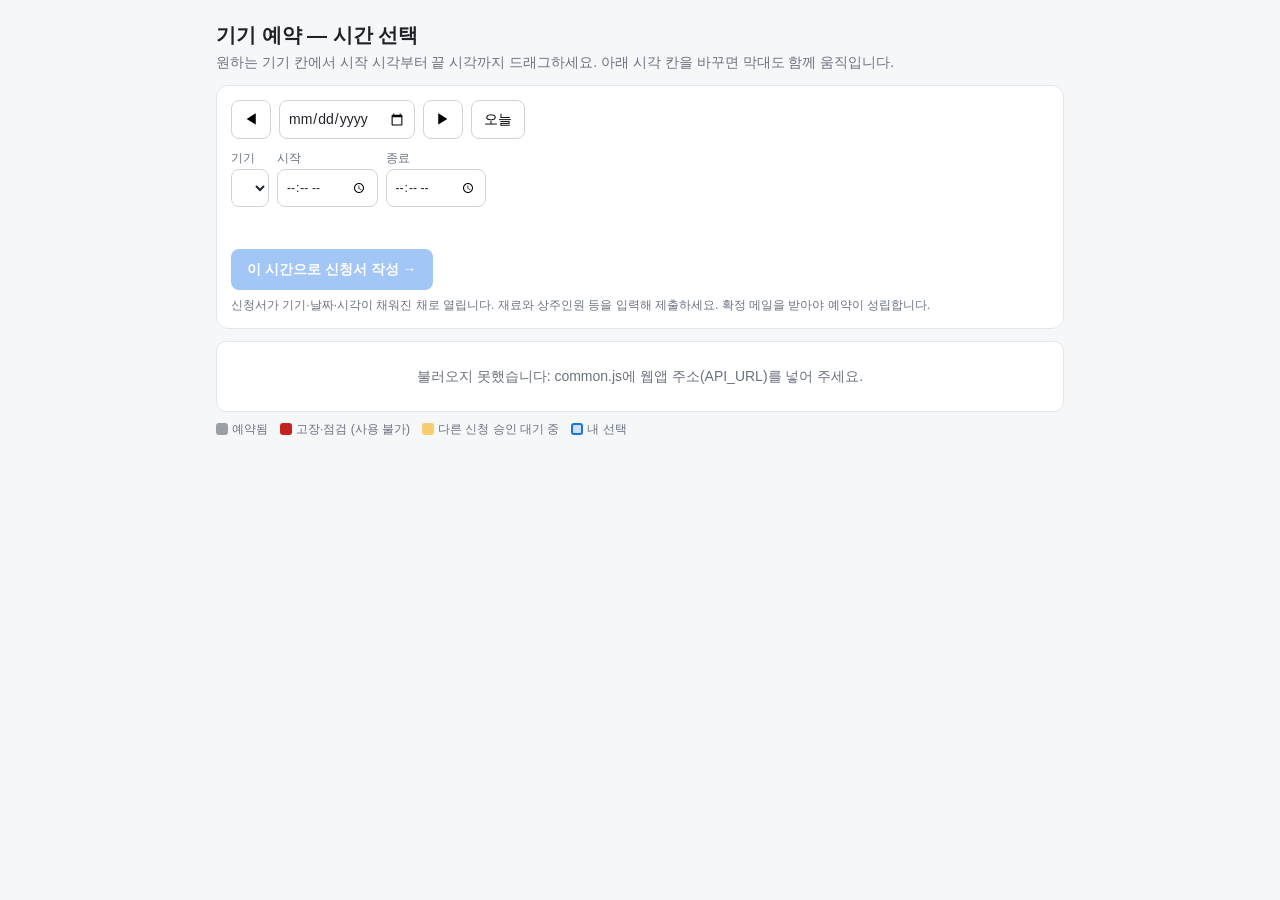
==== index.html @ ce30e516 "Add files via upload" ====
<!DOCTYPE html>
<html lang="ko">
<head>
<meta charset="utf-8">
<meta name="viewport" content="width=device-width, initial-scale=1">
<title>기기 예약 — 시간 선택</title>
<style>
  :root {
    --bg: #f6f7f9; --card: #fff; --text: #1f2328; --muted: #6b7280; --line: #e3e6ea; --line2: #f0f2f4;
    --sel: #1a73e8; --sel-bg: rgba(26,115,232,.18); --warn: #e37400; --warn-bg: rgba(227,116,0,.18);
    --err: #c5221f; --err-bg: rgba(197,34,31,.16);
    --booked: #9aa0a6; --outage: #c5221f; --pending: #f9ab00;
  }
  * { box-sizing: border-box; }
  body { margin: 0; background: var(--bg); color: var(--text);
    font: 14px/1.5 -apple-system, BlinkMacSystemFont, 'Apple SD Gothic Neo', 'Noto Sans KR', sans-serif; }
  .wrap { max-width: 880px; margin: 0 auto; padding: 16px; }
  h1 { font-size: 20px; margin: 4px 0 2px; }
  .muted { color: var(--muted); }
  .card { background: var(--card); border: 1px solid var(--line); border-radius: 12px; padding: 14px; margin: 12px 0; }
  .notice { background: #fff4e5; border-color: #ffd8a8; white-space: pre-line; font-size: 13px; }
  .row { display: flex; flex-wrap: wrap; gap: 8px; align-items: center; }
  .row label { display: flex; flex-direction: column; font-size: 12px; color: var(--muted); gap: 2px; }
  input, select, button { font: inherit; }
  input, select { padding: 7px 8px; border: 1px solid #cfd4da; border-radius: 8px; background: #fff; color: var(--text); min-height: 38px; }
  button { padding: 8px 12px; border: 1px solid #cfd4da; border-radius: 8px; background: #fff; cursor: pointer; min-height: 38px; }
  button:disabled { opacity: .45; cursor: default; }
  .primary { background: var(--sel); color: #fff; border-color: var(--sel); font-weight: 600; text-decoration: none;
    display: inline-flex; align-items: center; padding: 10px 16px; border-radius: 8px; }
  .primary[aria-disabled="true"] { opacity: .4; pointer-events: none; }

  /* 타임라인 */
  .grid { display: grid; grid-template-columns: 44px repeat(var(--lanes), minmax(0, 1fr)); position: relative; user-select: none; }
  .lane-head { position: sticky; top: 0; z-index: 3; background: var(--card); font-size: 12px; font-weight: 600;
    text-align: center; padding: 6px 2px; border-bottom: 1px solid var(--line); line-height: 1.25; }
  .lane-head.off { color: var(--err); }
  .gutter { position: relative; }
  .tick { position: absolute; right: 6px; font-size: 11px; color: var(--muted); transform: translateY(-50%); }
  .lane { position: relative; border-left: 1px solid var(--line); cursor: crosshair; touch-action: pan-y; }
  .lane.type-printer { background: #fbfcfe; }
  .slotline { position: absolute; left: 0; right: 0; border-top: 1px solid var(--line2); pointer-events: none; }
  .slotline.hour { border-top-color: var(--line); }
  .blk { position: absolute; left: 3px; right: 3px; border-radius: 6px; font-size: 11px; padding: 2px 4px; overflow: hidden;
    pointer-events: none; color: #fff; }
  .blk.booked { background: var(--booked); }
  .blk.outage { background: repeating-linear-gradient(45deg, var(--outage), var(--outage) 6px, #d93025 6px, #d93025 12px); }
  .blk.pending { background: repeating-linear-gradient(45deg, rgba(249,171,0,.55), rgba(249,171,0,.55) 6px, rgba(249,171,0,.3) 6px, rgba(249,171,0,.3) 12px); color: #6b4a00; }
  .sel { position: absolute; left: 2px; right: 2px; border-radius: 6px; border: 2px solid var(--sel); background: var(--sel-bg);
    pointer-events: none; z-index: 2; font-size: 12px; font-weight: 600; color: var(--sel); padding: 2px 4px; }
  .sel.warn { border-color: var(--warn); background: var(--warn-bg); color: var(--warn); }
  .sel.err { border-color: var(--err); background: var(--err-bg); color: var(--err); }
  .sel.pending1 { border-style: dashed; }
  .past { position: absolute; left: 0; right: 0; top: 0; background: rgba(0,0,0,.05); pointer-events: none; }
  .scroll { max-height: 62vh; overflow: auto; border: 1px solid var(--line); border-radius: 10px; background: var(--card); }

  .legend { display: flex; flex-wrap: wrap; gap: 12px; font-size: 12px; color: var(--muted); margin-top: 8px; }
  .sw { display: inline-block; width: 12px; height: 12px; border-radius: 3px; vertical-align: -2px; margin-right: 4px; }
  .status { margin: 10px 0 0; font-weight: 600; min-height: 22px; }
  .status.ok { color: var(--sel); } .status.warn { color: var(--warn); } .status.err { color: var(--err); }
  .sub a { display: inline-block; margin: 4px 8px 4px 0; }
  .spin { color: var(--muted); padding: 24px; text-align: center; }
  @media (max-width: 560px) { .lane-head { font-size: 11px; } .grid { grid-template-columns: 36px repeat(var(--lanes), minmax(0, 1fr)); } }
</style>
</head>
<body>
<div class="wrap">
  <h1>기기 예약 — 시간 선택</h1>
  <div class="muted" id="howto">원하는 기기 칸에서 시작 시각부터 끝 시각까지 드래그하세요. 아래 시각 칸을 바꾸면 막대도 함께 움직입니다.</div>

  <div class="card notice" id="notice" hidden></div>

  <div class="card">
    <div class="row">
      <button id="prev" aria-label="이전 날">◀</button>
      <input type="date" id="date">
      <button id="next" aria-label="다음 날">▶</button>
      <button id="today">오늘</button>
    </div>
    <div class="row" style="margin-top:10px">
      <label>기기 <select id="device"></select></label>
      <label>시작 <input type="time" id="start"></label>
      <label>종료 <input type="time" id="end"></label>
      <span class="muted" id="dur"></span>
    </div>
    <div class="status" id="status"></div>
    <div style="margin-top:10px"><a class="primary" id="go" target="_blank" rel="noopener" aria-disabled="true" href="#">이 시간으로 신청서 작성 →</a></div>
    <div class="muted" style="font-size:12px;margin-top:6px">신청서가 기기·날짜·시각이 채워진 채로 열립니다. 재료와 상주인원 등을 입력해 제출하세요. 확정 메일을 받아야 예약이 성립합니다.</div>
  </div>

  <div class="scroll" id="scroll"><div class="spin">불러오는 중…</div></div>
  <div class="legend">
    <span><i class="sw" style="background:var(--booked)"></i>예약됨</span>
    <span><i class="sw" style="background:var(--outage)"></i>고장·점검 (사용 불가)</span>
    <span><i class="sw" style="background:rgba(249,171,0,.55)"></i>다른 신청 승인 대기 중</span>
    <span><i class="sw" style="background:var(--sel-bg);border:2px solid var(--sel)"></i>내 선택</span>
  </div>

  <div class="card sub" id="subscribe" hidden>
    <b>캘린더 구독</b> <span class="muted">— 한 번 추가하면 내 캘린더에서 예약 현황을 계속 볼 수 있습니다.</span>
    <div id="sublinks"></div>
  </div>
</div>

<script src="common.js"></script>
<script>
function main(BOOT) {
  // ── 설정
  const B = BOOT;
  const STEP = B.step, FROM = B.day.from * 60, TO = B.day.to * 60;
  const ROW = window.matchMedia('(max-width: 560px)').matches ? 26 : 22;   // 한 칸 높이(px)
  const SLOTS = (TO - FROM) / STEP;
  const lanes = B.devices;
  const $ = id => document.getElementById(id);

  let data = null;          // getDayAvailability 결과
  let sel = null;           // { lane, s, e } (분, 자정 기준)
  let tapAnchor = null;     // 터치: 첫 탭 위치

  // ── 시간 유틸
  const pad = n => String(n).padStart(2, '0');
  const hm = m => `${pad(Math.floor((m % 1440) / 60))}:${pad(m % 60)}`;
  const toMin = v => { const [h, mi] = String(v).split(':').map(Number); return h * 60 + mi; };
  const ymd = d => `${d.getFullYear()}-${pad(d.getMonth() + 1)}-${pad(d.getDate())}`;
  const addDays = (s, n) => { const [y, m, d] = s.split('-').map(Number); return ymd(new Date(y, m - 1, d + n)); };
  const nowMin = () => { const d = new Date(); return d.getHours() * 60 + d.getMinutes(); };

  // ── 초기 UI
  $('date').value = B.today; $('date').min = B.today; $('date').max = addDays(B.today, B.maxDays);
  $('start').step = STEP * 60; $('end').step = STEP * 60;
  lanes.forEach((l, i) => { const o = document.createElement('option'); o.value = i; o.textContent = l.name + (l.hidden ? ' (사용 불가)' : ''); $('device').appendChild(o); });

  if (B.subscribe && B.subscribe.length) {
    $('subscribe').hidden = false;
    $('sublinks').innerHTML = B.subscribe.map(s =>
      `<div>${esc(s.label)}: <a href="${esc(s.google)}" target="_blank" rel="noopener">Google 캘린더에 추가</a>` +
      `<a href="${esc(s.ical)}" target="_blank" rel="noopener">iCal 주소 (아이폰 등)</a></div>`).join('');
  }


  // ── 데이터 불러오기
  function load() {
    $('scroll').innerHTML = '<div class="spin">불러오는 중…</div>';
    const date = $('date').value;
    const done = res => { data = res; render(); };
    api('day', { date }).then(done)
      .catch(e => { $('scroll').innerHTML = `<div class="spin">불러오지 못했습니다: ${esc(e.message)}</div>`; });
  }

  // ── 그리기
  function render() {
    const n = data.notice || '';
    $('notice').hidden = !n; $('notice').textContent = n;
    const isToday = data.date === B.today;
    const grid = document.createElement('div');
    grid.className = 'grid';
    grid.style.setProperty('--lanes', lanes.length);

    grid.appendChild(Object.assign(document.createElement('div'), { className: 'lane-head', textContent: '' }));
    lanes.forEach(l => {
      const h = document.createElement('div');
      h.className = 'lane-head' + (l.hidden ? ' off' : '');
      h.textContent = l.short + (l.hidden ? ' ⛔' : '');
      grid.appendChild(h);
    });

    const gutter = document.createElement('div');
    gutter.className = 'gutter'; gutter.style.height = SLOTS * ROW + 'px';
    for (let m = FROM; m <= TO; m += 60) {
      const t = document.createElement('div'); t.className = 'tick';
      t.style.top = ((m - FROM) / STEP) * ROW + 'px'; t.textContent = hm(m === 1440 ? 0 : m).replace(/^0/, '');
      if (m === FROM) t.style.transform = 'none';
      gutter.appendChild(t);
    }
    grid.appendChild(gutter);

    lanes.forEach((l, i) => {
      const lane = document.createElement('div');
      lane.className = 'lane type-' + l.type; lane.dataset.lane = i; lane.style.height = SLOTS * ROW + 'px';
      for (let k = 1; k < SLOTS; k++) {
        const ln = document.createElement('div');
        ln.className = 'slotline' + (((FROM + k * STEP) % 60) === 0 ? ' hour' : '');
        ln.style.top = k * ROW + 'px'; lane.appendChild(ln);
      }
      if (isToday) {
        const p = document.createElement('div'); p.className = 'past';
        p.style.height = Math.max(0, Math.min(SLOTS * ROW, ((nowMin() - FROM) / STEP) * ROW)) + 'px';
        lane.appendChild(p);
      }
      const dev = data.devices.find(d => d.name === l.name) || { blocks: [] };
      dev.blocks.forEach(b => {
        const s = Math.max(b.s, FROM), e = Math.min(b.e, TO);
        if (e <= s) return;
        const el = document.createElement('div');
        el.className = 'blk ' + b.kind;
        el.style.top = ((s - FROM) / STEP) * ROW + 'px';
        el.style.height = Math.max(4, ((e - s) / STEP) * ROW - 2) + 'px';
        el.textContent = { booked: '예약됨', outage: '사용 불가', pending: '대기' }[b.kind];
        lane.appendChild(el);
      });
      attach(lane, i);
      grid.appendChild(lane);
    });
    $('scroll').innerHTML = ''; $('scroll').appendChild(grid);
    drawSel();
  }

  // ── 드래그 / 탭
  function slotAt(lane, clientY) {
    const r = lane.getBoundingClientRect();
    return Math.max(0, Math.min(SLOTS - 1, Math.floor((clientY - r.top) / ROW)));
  }
  function setFromSlots(laneIdx, a, b) {
    const lo = Math.min(a, b), hi = Math.max(a, b);
    sel = { lane: laneIdx, s: FROM + lo * STEP, e: FROM + (hi + 1) * STEP };
    syncInputs(); drawSel();
  }
  function attach(lane, i) {
    let drag = null;
    lane.addEventListener('pointerdown', ev => {
      if (ev.pointerType === 'touch') { drag = { touch: true, x: ev.clientX, y: ev.clientY }; return; }
      ev.preventDefault();
      const a = slotAt(lane, ev.clientY);
      drag = { a };
      lane.setPointerCapture(ev.pointerId);
      setFromSlots(i, a, a);
    });
    lane.addEventListener('pointermove', ev => {
      if (!drag || drag.touch) return;
      setFromSlots(i, drag.a, slotAt(lane, ev.clientY));
    });
    lane.addEventListener('pointerup', ev => {
      if (drag && drag.touch && Math.abs(ev.clientX - drag.x) < 10 && Math.abs(ev.clientY - drag.y) < 10) {
        // 터치: 첫 탭 = 시작 칸, 같은 기기에서 두 번째 탭 = 끝 칸
        const k = slotAt(lane, ev.clientY);
        if (tapAnchor && tapAnchor.lane === i) { const a = tapAnchor.k; tapAnchor = null; setFromSlots(i, a, k); }
        else { tapAnchor = { lane: i, k }; setFromSlots(i, k, k); }
      }
      drag = null;
    });
    lane.addEventListener('pointercancel', () => { drag = null; });
  }

  // ── 선택 ↔ 입력 칸 연동
  function syncInputs() {
    if (!sel) return;
    $('device').value = sel.lane; $('start').value = hm(sel.s); $('end').value = hm(sel.e);
    update();
  }
  function fromInputs() {
    const s = $('start').value, e = $('end').value;
    if (!s || !e) return;
    let sm = toMin(s), em = toMin(e);
    if (em <= sm) em += 1440;            // 자정 넘김
    sel = { lane: +$('device').value, s: sm, e: em };
    tapAnchor = null;
    drawSel(); update();
  }
  ['start', 'end', 'device'].forEach(id => $(id).addEventListener('change', fromInputs));
  $('start').addEventListener('input', fromInputs); $('end').addEventListener('input', fromInputs);

  function drawSel() {
    document.querySelectorAll('.sel').forEach(x => x.remove());
    if (!sel || !data) return;
    const lane = document.querySelector(`.lane[data-lane="${sel.lane}"]`);
    if (!lane) return;
    const s = Math.max(sel.s, FROM), e = Math.min(sel.e, TO);
    if (e <= s) return;
    const el = document.createElement('div');
    el.className = 'sel ' + (check().level === 'ok' ? '' : check().level) + (tapAnchor ? ' pending1' : '');
    el.style.top = ((s - FROM) / STEP) * ROW + 'px';
    el.style.height = ((e - s) / STEP) * ROW - 2 + 'px';
    el.textContent = `${hm(sel.s)}–${hm(sel.e)}`;
    lane.appendChild(el);
  }

  // ── 검사 (서버도 제출 후 다시 검사함)
  function check() {
    if (!sel) return { level: 'none', msg: '' };
    const l = lanes[sel.lane];
    const dev = data && data.devices.find(d => d.name === l.name) || { blocks: [] };
    const hit = k => dev.blocks.find(b => b.kind === k && sel.s < b.e && b.s < sel.e);
    const hours = (sel.e - sel.s) / 60;
    if (data && data.date === B.today && sel.s < nowMin()) return { level: 'err', msg: '이미 지난 시간입니다.' };
    if (l.hidden || hit('outage')) return { level: 'err', msg: '⛔ 이 시간에는 기기를 사용할 수 없습니다 (고장·점검).' };
    if (hit('booked')) return { level: 'err', msg: '이미 예약된 시간과 겹칩니다. 다른 시간이나 기기를 고르세요.' };
    const max = B.maxHours[l.type];
    const notes = [];
    let level = 'ok';
    if (hours > max) { level = 'warn'; notes.push(`하루 ${max}시간을 넘는 부분은 관리자 승인이 필요합니다.`); }
    if (hit('pending')) { level = 'warn'; notes.push('다른 사람의 신청이 승인 대기 중인 시간과 겹칩니다. 먼저 승인되는 쪽이 확정됩니다.'); }
    if (level === 'ok') notes.push('신청 가능한 시간입니다.' + (tapAnchor ? ' (끝 칸을 한 번 더 누르면 길이를 늘릴 수 있어요)' : ''));
    return { level, msg: notes.join(' ') };
  }

  function update() {
    const c = check();
    $('status').className = 'status ' + c.level;
    $('status').textContent = c.msg;
    $('dur').textContent = sel ? `${((sel.e - sel.s) / 60).toFixed(1).replace(/\.0$/, '')}시간` : '';
    const go = $('go');
    const ok = sel && (c.level === 'ok' || c.level === 'warn') && B.prefill;
    go.setAttribute('aria-disabled', ok ? 'false' : 'true');
    if (ok) {
      const p = B.prefill, q = new URLSearchParams({ usp: 'pp_url' });
      q.set('entry.' + p.device, lanes[sel.lane].name);
      q.set('entry.' + p.date, data.date);
      q.set('entry.' + p.start, hm(sel.s));
      q.set('entry.' + p.end, hm(sel.e));
      go.href = p.base + '?' + q.toString();
    } else go.href = '#';
    if (!B.prefill && sel) $('status').textContent += ' (관리자: 신청서 연결 정보가 없습니다. setup을 다시 확인하세요.)';
  }

  // ── 날짜 이동
  const setDate = v => { if (v < $('date').min || v > $('date').max) return; $('date').value = v; sel = null; tapAnchor = null; update(); load(); };
  $('prev').onclick = () => setDate(addDays($('date').value, -1));
  $('next').onclick = () => setDate(addDays($('date').value, 1));
  $('today').onclick = () => setDate(B.today);
  $('date').addEventListener('change', () => setDate($('date').value));

  if (window.matchMedia('(pointer: coarse)').matches) $('howto').textContent = '원하는 기기 칸에서 시작 칸을 누르고, 끝 칸을 한 번 더 누르세요. 아래 시각 칸을 바꾸면 막대도 함께 움직입니다.';
  load();
}
api('boot').then(main).catch(e => {
  document.getElementById('scroll').innerHTML = '<div class="spin">불러오지 못했습니다: ' + esc(e.message) + '</div>';
});
</script>
</body>
</html>
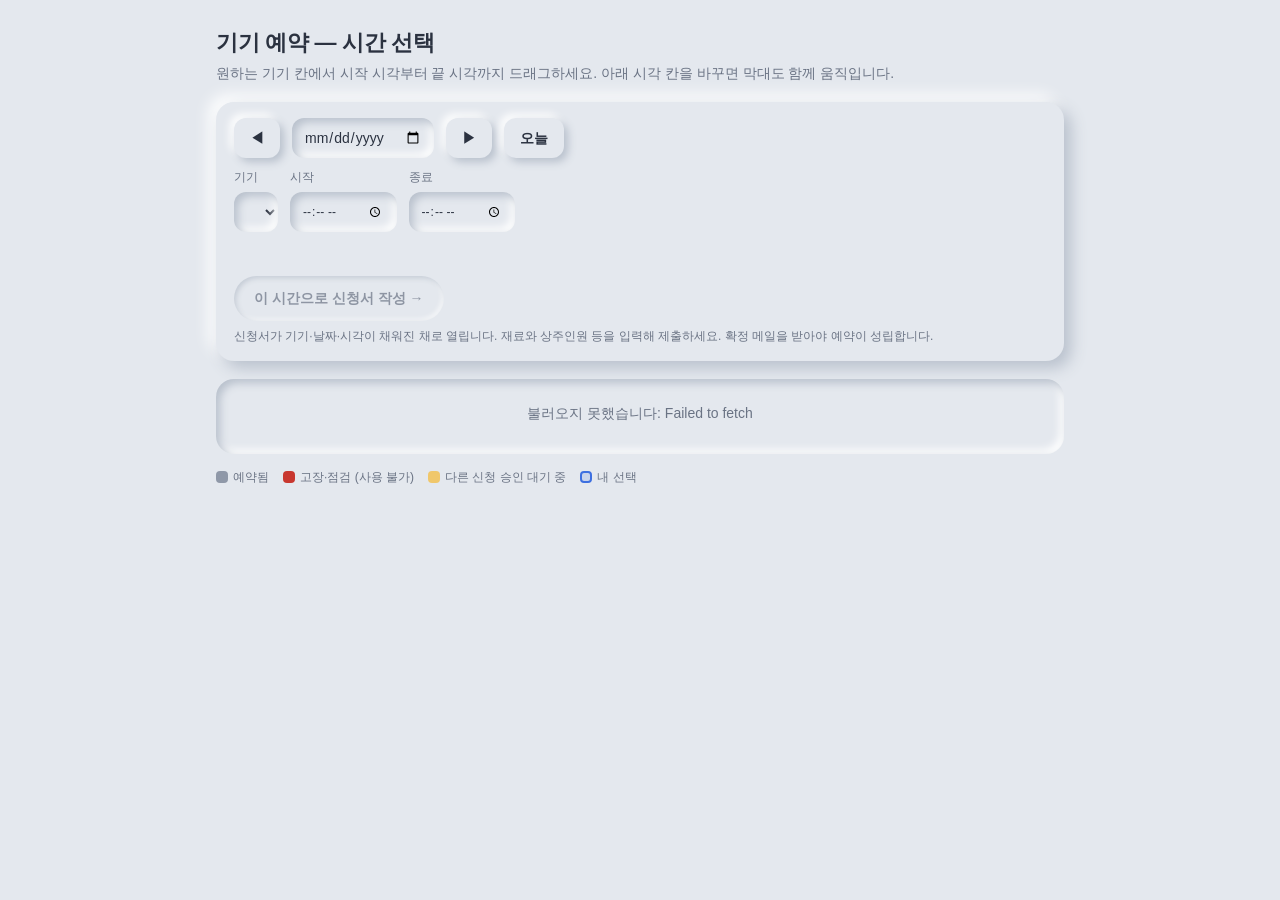
==== commit fa5eb7fe: "Newmorphism design" ====
--- a/index.html
+++ b/index.html
@@ -5,61 +5,82 @@
 <meta name="viewport" content="width=device-width, initial-scale=1">
 <title>기기 예약 — 시간 선택</title>
 <style>
+  /* 뉴모피즘 — 색·그림자는 :root 값만 바꾸면 됩니다 */
   :root {
-    --bg: #f6f7f9; --card: #fff; --text: #1f2328; --muted: #6b7280; --line: #e3e6ea; --line2: #f0f2f4;
-    --sel: #1a73e8; --sel-bg: rgba(26,115,232,.18); --warn: #e37400; --warn-bg: rgba(227,116,0,.18);
-    --err: #c5221f; --err-bg: rgba(197,34,31,.16);
-    --booked: #9aa0a6; --outage: #c5221f; --pending: #f9ab00;
+    --bg: #e4e8ee; --hi: #ffffff; --lo: #b8c0cc; --text: #2b3240; --muted: #6a7384;
+    --line: rgba(120,132,150,.28); --line2: rgba(120,132,150,.12);
+    --sel: #3d6fe0; --sel-bg: rgba(61,111,224,.16); --warn: #c76a00; --warn-bg: rgba(199,106,0,.16);
+    --err: #c8372f; --err-bg: rgba(200,55,47,.14);
+    --booked: #8f98a8; --outage: #c8372f; --pending: #e3a21a; --lane2: rgba(255,255,255,.25);
+    --radius: 18px; --radius-s: 12px;
+    --raise: 7px 7px 16px var(--lo), -7px -7px 16px var(--hi);
+    --raise-s: 4px 4px 9px var(--lo), -4px -4px 9px var(--hi);
+    --press: inset 4px 4px 8px var(--lo), inset -4px -4px 8px var(--hi);
+    --press-s: inset 2px 2px 5px var(--lo), inset -2px -2px 5px var(--hi);
+  }
+  @media (prefers-color-scheme: dark) {
+    :root { --bg: #2a2e36; --hi: #363b45; --lo: #1c1f25; --text: #e6e9ef; --muted: #9aa3b2;
+      --sel: #7aa2ff; --sel-bg: rgba(122,162,255,.18); --warn: #f0a24a; --err: #ff7a70; --booked: #5d6574; --lane2: rgba(255,255,255,.025); }
   }
   * { box-sizing: border-box; }
   body { margin: 0; background: var(--bg); color: var(--text);
     font: 14px/1.5 -apple-system, BlinkMacSystemFont, 'Apple SD Gothic Neo', 'Noto Sans KR', sans-serif; }
-  .wrap { max-width: 880px; margin: 0 auto; padding: 16px; }
-  h1 { font-size: 20px; margin: 4px 0 2px; }
+  .wrap { max-width: 880px; margin: 0 auto; padding: 20px 16px 40px; }
+  h1 { font-size: 22px; margin: 6px 0 4px; letter-spacing: -.3px; }
   .muted { color: var(--muted); }
-  .card { background: var(--card); border: 1px solid var(--line); border-radius: 12px; padding: 14px; margin: 12px 0; }
-  .notice { background: #fff4e5; border-color: #ffd8a8; white-space: pre-line; font-size: 13px; }
-  .row { display: flex; flex-wrap: wrap; gap: 8px; align-items: center; }
-  .row label { display: flex; flex-direction: column; font-size: 12px; color: var(--muted); gap: 2px; }
-  input, select, button { font: inherit; }
-  input, select { padding: 7px 8px; border: 1px solid #cfd4da; border-radius: 8px; background: #fff; color: var(--text); min-height: 38px; }
-  button { padding: 8px 12px; border: 1px solid #cfd4da; border-radius: 8px; background: #fff; cursor: pointer; min-height: 38px; }
-  button:disabled { opacity: .45; cursor: default; }
-  .primary { background: var(--sel); color: #fff; border-color: var(--sel); font-weight: 600; text-decoration: none;
-    display: inline-flex; align-items: center; padding: 10px 16px; border-radius: 8px; }
-  .primary[aria-disabled="true"] { opacity: .4; pointer-events: none; }
-
-  /* 타임라인 */
+  .card { background: var(--bg); border-radius: var(--radius); padding: 16px 18px; margin: 18px 0; box-shadow: var(--raise); }
+  .notice { box-shadow: var(--press); color: var(--warn); white-space: pre-line; font-size: 13px; }
+  .row { display: flex; flex-wrap: wrap; gap: 12px; align-items: center; }
+  .row label { display: flex; flex-direction: column; font-size: 12px; color: var(--muted); gap: 6px; }
+  input, select, button { font: inherit; color: var(--text); }
+  input, select { padding: 8px 12px; border: 0; border-radius: var(--radius-s); background: var(--bg);
+    box-shadow: var(--press); min-height: 40px; outline: none; }
+  input:focus, select:focus { box-shadow: var(--press), 0 0 0 2px var(--sel); }
+  button { padding: 9px 16px; border: 0; border-radius: var(--radius-s); background: var(--bg); box-shadow: var(--raise-s);
+    cursor: pointer; min-height: 40px; font-weight: 600; }
+  button:active { box-shadow: var(--press-s); }
+  button:disabled { box-shadow: var(--press-s); opacity: .5; cursor: default; }
+  .primary { background: var(--bg); color: var(--sel); font-weight: 700; text-decoration: none; box-shadow: var(--raise);
+    display: inline-flex; align-items: center; padding: 12px 20px; border-radius: 999px; transition: box-shadow .15s, transform .15s; }
+  .primary:hover { transform: translateY(-1px); }
+  .primary:active { box-shadow: var(--press); transform: none; }
+  .primary[aria-disabled="true"] { box-shadow: var(--press-s); color: var(--muted); opacity: .7; pointer-events: none; }
+
+  /* 타임라인: 움푹 들어간 판 위에 블록이 떠 있는 구성 */
   .grid { display: grid; grid-template-columns: 44px repeat(var(--lanes), minmax(0, 1fr)); position: relative; user-select: none; }
-  .lane-head { position: sticky; top: 0; z-index: 3; background: var(--card); font-size: 12px; font-weight: 600;
-    text-align: center; padding: 6px 2px; border-bottom: 1px solid var(--line); line-height: 1.25; }
+  .lane-head { position: sticky; top: 0; z-index: 3; background: var(--bg); font-size: 12px; font-weight: 600;
+    text-align: center; padding: 8px 2px; line-height: 1.25; box-shadow: 0 6px 8px -6px var(--lo); }
   .lane-head.off { color: var(--err); }
   .gutter { position: relative; }
   .tick { position: absolute; right: 6px; font-size: 11px; color: var(--muted); transform: translateY(-50%); }
   .lane { position: relative; border-left: 1px solid var(--line); cursor: crosshair; touch-action: pan-y; }
-  .lane.type-printer { background: #fbfcfe; }
+  .lane.type-printer { background: var(--lane2); }
   .slotline { position: absolute; left: 0; right: 0; border-top: 1px solid var(--line2); pointer-events: none; }
   .slotline.hour { border-top-color: var(--line); }
-  .blk { position: absolute; left: 3px; right: 3px; border-radius: 6px; font-size: 11px; padding: 2px 4px; overflow: hidden;
-    pointer-events: none; color: #fff; }
+  .blk { position: absolute; left: 4px; right: 4px; border-radius: 8px; font-size: 11px; padding: 2px 5px; overflow: hidden;
+    pointer-events: none; color: #fff; box-shadow: 2px 2px 5px var(--lo); }
   .blk.booked { background: var(--booked); }
-  .blk.outage { background: repeating-linear-gradient(45deg, var(--outage), var(--outage) 6px, #d93025 6px, #d93025 12px); }
-  .blk.pending { background: repeating-linear-gradient(45deg, rgba(249,171,0,.55), rgba(249,171,0,.55) 6px, rgba(249,171,0,.3) 6px, rgba(249,171,0,.3) 12px); color: #6b4a00; }
-  .sel { position: absolute; left: 2px; right: 2px; border-radius: 6px; border: 2px solid var(--sel); background: var(--sel-bg);
-    pointer-events: none; z-index: 2; font-size: 12px; font-weight: 600; color: var(--sel); padding: 2px 4px; }
+  .blk.outage { background: repeating-linear-gradient(45deg, var(--outage), var(--outage) 6px, #dc5a52 6px, #dc5a52 12px); }
+  .blk.pending { background: repeating-linear-gradient(45deg, rgba(227,162,26,.6), rgba(227,162,26,.6) 6px, rgba(227,162,26,.32) 6px, rgba(227,162,26,.32) 12px); color: #5e4300; box-shadow: none; }
+  .sel { position: absolute; left: 3px; right: 3px; border-radius: 8px; border: 2px solid var(--sel); background: var(--sel-bg);
+    pointer-events: none; z-index: 2; font-size: 12px; font-weight: 700; color: var(--sel); padding: 2px 5px;
+    box-shadow: 3px 3px 8px var(--lo), -3px -3px 8px var(--hi); }
   .sel.warn { border-color: var(--warn); background: var(--warn-bg); color: var(--warn); }
   .sel.err { border-color: var(--err); background: var(--err-bg); color: var(--err); }
   .sel.pending1 { border-style: dashed; }
-  .past { position: absolute; left: 0; right: 0; top: 0; background: rgba(0,0,0,.05); pointer-events: none; }
-  .scroll { max-height: 62vh; overflow: auto; border: 1px solid var(--line); border-radius: 10px; background: var(--card); }
-
-  .legend { display: flex; flex-wrap: wrap; gap: 12px; font-size: 12px; color: var(--muted); margin-top: 8px; }
-  .sw { display: inline-block; width: 12px; height: 12px; border-radius: 3px; vertical-align: -2px; margin-right: 4px; }
-  .status { margin: 10px 0 0; font-weight: 600; min-height: 22px; }
+  .past { position: absolute; left: 0; right: 0; top: 0; background: rgba(90,100,120,.10); pointer-events: none; }
+  .scroll { max-height: 62vh; overflow: auto; border-radius: var(--radius); background: var(--bg); box-shadow: var(--press); padding: 0 6px 6px; }
+
+  .legend { display: flex; flex-wrap: wrap; gap: 14px; font-size: 12px; color: var(--muted); margin-top: 14px; }
+  .sw { display: inline-block; width: 12px; height: 12px; border-radius: 4px; vertical-align: -2px; margin-right: 5px; }
+  .status { margin: 12px 0 0; font-weight: 600; min-height: 22px; }
   .status.ok { color: var(--sel); } .status.warn { color: var(--warn); } .status.err { color: var(--err); }
-  .sub a { display: inline-block; margin: 4px 8px 4px 0; }
+  .sub a { display: inline-block; margin: 8px 10px 4px 0; padding: 8px 14px; border-radius: 999px; box-shadow: var(--raise-s);
+    color: var(--sel); text-decoration: none; font-weight: 600; font-size: 13px; }
+  .sub a:active { box-shadow: var(--press-s); }
   .spin { color: var(--muted); padding: 24px; text-align: center; }
-  @media (max-width: 560px) { .lane-head { font-size: 11px; } .grid { grid-template-columns: 36px repeat(var(--lanes), minmax(0, 1fr)); } }
+  @media (max-width: 560px) { .lane-head { font-size: 11px; } .grid { grid-template-columns: 36px repeat(var(--lanes), minmax(0, 1fr)); }
+    .card { padding: 14px; } }
 </style>
 </head>
 <body>
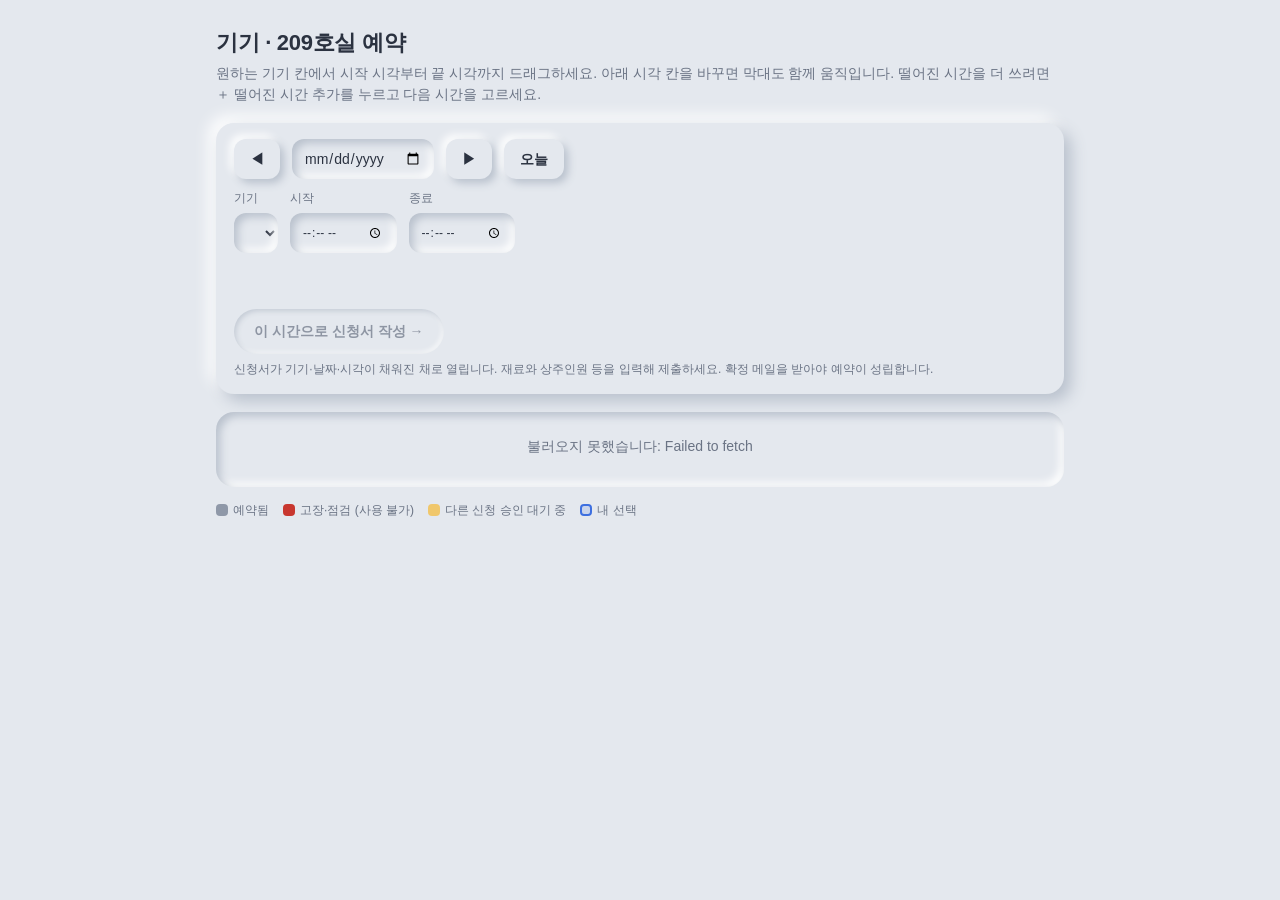
==== commit d427cc45: "Add files via upload" ====
--- a/index.html
+++ b/index.html
@@ -3,7 +3,7 @@
 <head>
 <meta charset="utf-8">
 <meta name="viewport" content="width=device-width, initial-scale=1">
-<title>기기 예약 — 시간 선택</title>
+<title>기기·209호실 예약</title>
 <style>
   /* 뉴모피즘 — 색·그림자는 :root 값만 바꾸면 됩니다 */
   :root {
@@ -11,7 +11,7 @@
     --line: rgba(120,132,150,.28); --line2: rgba(120,132,150,.12);
     --sel: #3d6fe0; --sel-bg: rgba(61,111,224,.16); --warn: #c76a00; --warn-bg: rgba(199,106,0,.16);
     --err: #c8372f; --err-bg: rgba(200,55,47,.14);
-    --booked: #8f98a8; --outage: #c8372f; --pending: #e3a21a; --lane2: rgba(255,255,255,.25);
+    --booked: #8f98a8; --outage: #c8372f; --pending: #e3a21a; --lane2: rgba(255,255,255,.25); --lane3: rgba(61,111,224,.06);
     --radius: 18px; --radius-s: 12px;
     --raise: 7px 7px 16px var(--lo), -7px -7px 16px var(--hi);
     --raise-s: 4px 4px 9px var(--lo), -4px -4px 9px var(--hi);
@@ -20,7 +20,7 @@
   }
   @media (prefers-color-scheme: dark) {
     :root { --bg: #2a2e36; --hi: #363b45; --lo: #1c1f25; --text: #e6e9ef; --muted: #9aa3b2;
-      --sel: #7aa2ff; --sel-bg: rgba(122,162,255,.18); --warn: #f0a24a; --err: #ff7a70; --booked: #5d6574; --lane2: rgba(255,255,255,.025); }
+      --sel: #7aa2ff; --sel-bg: rgba(122,162,255,.18); --warn: #f0a24a; --err: #ff7a70; --booked: #5d6574; --lane2: rgba(255,255,255,.025); --lane3: rgba(122,162,255,.07); }
   }
   * { box-sizing: border-box; }
   body { margin: 0; background: var(--bg); color: var(--text);
@@ -55,6 +55,8 @@
   .tick { position: absolute; right: 6px; font-size: 11px; color: var(--muted); transform: translateY(-50%); }
   .lane { position: relative; border-left: 1px solid var(--line); cursor: crosshair; touch-action: pan-y; }
   .lane.type-printer { background: var(--lane2); }
+  .lane.type-room { background: var(--lane3); }
+  .lane-head.room { color: var(--sel); }
   .slotline { position: absolute; left: 0; right: 0; border-top: 1px solid var(--line2); pointer-events: none; }
   .slotline.hour { border-top-color: var(--line); }
   .blk { position: absolute; left: 4px; right: 4px; border-radius: 8px; font-size: 11px; padding: 2px 5px; overflow: hidden;
@@ -68,6 +70,13 @@
   .sel.warn { border-color: var(--warn); background: var(--warn-bg); color: var(--warn); }
   .sel.err { border-color: var(--err); background: var(--err-bg); color: var(--err); }
   .sel.pending1 { border-style: dashed; }
+  .sel.fixed { background: var(--sel); color: #fff; }
+  .segbar { display: flex; flex-wrap: wrap; gap: 8px; align-items: center; margin-top: 12px; font-size: 13px; }
+  .chip { display: inline-flex; align-items: center; gap: 6px; padding: 4px 6px 4px 12px; border-radius: 999px;
+    box-shadow: var(--press-s); color: var(--sel); font-weight: 600; }
+  .chip.now { box-shadow: none; border: 1.5px dashed var(--sel); }
+  .chip button { min-height: 26px; padding: 0 8px; border-radius: 999px; font-size: 12px; color: var(--muted); box-shadow: var(--raise-s); }
+  .add { color: var(--sel); }
   .past { position: absolute; left: 0; right: 0; top: 0; background: rgba(90,100,120,.10); pointer-events: none; }
   .scroll { max-height: 62vh; overflow: auto; border-radius: var(--radius); background: var(--bg); box-shadow: var(--press); padding: 0 6px 6px; }
 
@@ -85,8 +94,8 @@
 </head>
 <body>
 <div class="wrap">
-  <h1>기기 예약 — 시간 선택</h1>
-  <div class="muted" id="howto">원하는 기기 칸에서 시작 시각부터 끝 시각까지 드래그하세요. 아래 시각 칸을 바꾸면 막대도 함께 움직입니다.</div>
+  <h1>기기 · 209호실 예약</h1>
+  <div class="muted" id="howto">원하는 기기 칸에서 시작 시각부터 끝 시각까지 드래그하세요. 아래 시각 칸을 바꾸면 막대도 함께 움직입니다. 떨어진 시간을 더 쓰려면 ＋ 떨어진 시간 추가를 누르고 다음 시간을 고르세요.</div>
 
   <div class="card notice" id="notice" hidden></div>
 
@@ -102,7 +111,9 @@
       <label>시작 <input type="time" id="start"></label>
       <label>종료 <input type="time" id="end"></label>
       <span class="muted" id="dur"></span>
+      <button type="button" class="add" id="addseg" hidden>＋ 떨어진 시간 추가</button>
     </div>
+    <div class="segbar" id="segbar" hidden></div>
     <div class="status" id="status"></div>
     <div style="margin-top:10px"><a class="primary" id="go" target="_blank" rel="noopener" aria-disabled="true" href="#">이 시간으로 신청서 작성 →</a></div>
     <div class="muted" style="font-size:12px;margin-top:6px">신청서가 기기·날짜·시각이 채워진 채로 열립니다. 재료와 상주인원 등을 입력해 제출하세요. 확정 메일을 받아야 예약이 성립합니다.</div>
@@ -134,7 +145,11 @@
   const $ = id => document.getElementById(id);
 
   let data = null;          // getDayAvailability 결과
-  let sel = null;           // { lane, s, e } (분, 자정 기준)
+  let sel = null;           // { lane, s, e } (분, 자정 기준) — 지금 고르는 구간
+  let segs = [];            // '떨어진 시간 추가'로 고정해 둔 구간들 (같은 기기)
+  const MAXSEG = B.maxSegs || 1;
+  const canMulti = () => !!(B.prefill && B.prefill.extra) && MAXSEG > 1;
+  const allSegs = () => segs.concat(sel ? [sel] : []).slice().sort((a, b) => a.s - b.s);
   let tapAnchor = null;     // 터치: 첫 탭 위치
 
   // ── 시간 유틸
@@ -179,7 +194,7 @@
     grid.appendChild(Object.assign(document.createElement('div'), { className: 'lane-head', textContent: '' }));
     lanes.forEach(l => {
       const h = document.createElement('div');
-      h.className = 'lane-head' + (l.hidden ? ' off' : '');
+      h.className = 'lane-head' + (l.hidden ? ' off' : '') + (l.type === 'room' ? ' room' : '');
       h.textContent = l.short + (l.hidden ? ' ⛔' : '');
       grid.appendChild(h);
     });
@@ -281,33 +296,38 @@
 
   function drawSel() {
     document.querySelectorAll('.sel').forEach(x => x.remove());
-    if (!sel || !data) return;
-    const lane = document.querySelector(`.lane[data-lane="${sel.lane}"]`);
-    if (!lane) return;
-    const s = Math.max(sel.s, FROM), e = Math.min(sel.e, TO);
-    if (e <= s) return;
-    const el = document.createElement('div');
-    el.className = 'sel ' + (check().level === 'ok' ? '' : check().level) + (tapAnchor ? ' pending1' : '');
-    el.style.top = ((s - FROM) / STEP) * ROW + 'px';
-    el.style.height = ((e - s) / STEP) * ROW - 2 + 'px';
-    el.textContent = `${hm(sel.s)}–${hm(sel.e)}`;
-    lane.appendChild(el);
+    if (!data) return;
+    const box = (x, cls) => {
+      const lane = document.querySelector(`.lane[data-lane="${x.lane}"]`);
+      const s = Math.max(x.s, FROM), e = Math.min(x.e, TO);
+      if (!lane || e <= s) return;
+      const el = document.createElement('div');
+      el.className = 'sel ' + cls;
+      el.style.top = ((s - FROM) / STEP) * ROW + 'px';
+      el.style.height = ((e - s) / STEP) * ROW - 2 + 'px';
+      el.textContent = `${hm(x.s)}–${hm(x.e)}`;
+      lane.appendChild(el);
+    };
+    segs.forEach(x => box(x, 'fixed'));
+    if (sel) { const lv = check().level; box(sel, (lv === 'ok' || lv === 'none' ? '' : lv) + (tapAnchor ? ' pending1' : '')); }
   }
 
   // ── 검사 (서버도 제출 후 다시 검사함)
   function check() {
-    if (!sel) return { level: 'none', msg: '' };
+    if (!sel) return segs.length ? { level: 'ok', msg: `구간 ${segs.length}개를 골랐습니다. 더 추가하거나 신청서를 작성하세요.` } : { level: 'none', msg: '' };
     const l = lanes[sel.lane];
+    if (segs.length && sel.lane !== segs[0].lane) return { level: 'err', msg: `떨어진 시간은 같은 기기에서만 고를 수 있습니다 (${lanes[segs[0].lane].short}).` };
+    if (segs.some(x => sel.s < x.e && x.s < sel.e)) return { level: 'err', msg: '이미 고른 구간과 겹칩니다.' };
     const dev = data && data.devices.find(d => d.name === l.name) || { blocks: [] };
     const hit = k => dev.blocks.find(b => b.kind === k && sel.s < b.e && b.s < sel.e);
-    const hours = (sel.e - sel.s) / 60;
+    const hours = allSegs().reduce((t, x) => t + (x.e - x.s) / 60, 0);
     if (data && data.date === B.today && sel.s < nowMin()) return { level: 'err', msg: '이미 지난 시간입니다.' };
     if (l.hidden || hit('outage')) return { level: 'err', msg: '⛔ 이 시간에는 기기를 사용할 수 없습니다 (고장·점검).' };
     if (hit('booked')) return { level: 'err', msg: '이미 예약된 시간과 겹칩니다. 다른 시간이나 기기를 고르세요.' };
     const max = B.maxHours[l.type];
     const notes = [];
     let level = 'ok';
-    if (hours > max) { level = 'warn'; notes.push(`하루 ${max}시간을 넘는 부분은 관리자 승인이 필요합니다.`); }
+    if (hours > max) { level = 'warn'; notes.push(`하루 ${max}시간을 넘는 부분은 관리자 승인이 필요합니다` + (segs.length ? ' (구간 합산).' : '.')); }
     if (hit('pending')) { level = 'warn'; notes.push('다른 사람의 신청이 승인 대기 중인 시간과 겹칩니다. 먼저 승인되는 쪽이 확정됩니다.'); }
     if (level === 'ok') notes.push('신청 가능한 시간입니다.' + (tapAnchor ? ' (끝 칸을 한 번 더 누르면 길이를 늘릴 수 있어요)' : ''));
     return { level, msg: notes.join(' ') };
@@ -317,29 +337,61 @@
     const c = check();
     $('status').className = 'status ' + c.level;
     $('status').textContent = c.msg;
-    $('dur').textContent = sel ? `${((sel.e - sel.s) / 60).toFixed(1).replace(/\.0$/, '')}시간` : '';
+    const list = c.level === 'err' ? segs.slice() : allSegs();
+    const total = list.reduce((t, x) => t + (x.e - x.s) / 60, 0);
+    $('dur').textContent = list.length ? `${segs.length ? '합계 ' : ''}${total.toFixed(1).replace(/\.0$/, '')}시간` : '';
     const go = $('go');
-    const ok = sel && (c.level === 'ok' || c.level === 'warn') && B.prefill;
+    const ok = list.length && (c.level === 'ok' || c.level === 'warn' || (c.level === 'err' && segs.length)) && B.prefill;
     go.setAttribute('aria-disabled', ok ? 'false' : 'true');
+    go.textContent = list.length > 1 ? `구간 ${list.length}개로 신청서 작성 →` : '이 시간으로 신청서 작성 →';
     if (ok) {
       const p = B.prefill, q = new URLSearchParams({ usp: 'pp_url' });
-      q.set('entry.' + p.device, lanes[sel.lane].name);
+      q.set('entry.' + p.device, lanes[list[0].lane].name);
       q.set('entry.' + p.date, data.date);
-      q.set('entry.' + p.start, hm(sel.s));
-      q.set('entry.' + p.end, hm(sel.e));
+      q.set('entry.' + p.start, hm(list[0].s));
+      q.set('entry.' + p.end, hm(list[0].e));
+      if (list.length > 1 && p.extra) q.set('entry.' + p.extra, list.slice(1).map(x => `${hm(x.s)}-${hm(x.e)}`).join(', '));
       go.href = p.base + '?' + q.toString();
     } else go.href = '#';
+    // 떨어진 시간 추가 버튼 + 고른 구간 목록
+    const add = $('addseg');
+    add.hidden = !canMulti();
+    add.disabled = !(sel && (c.level === 'ok' || c.level === 'warn') && allSegs().length < MAXSEG);
+    add.title = allSegs().length >= MAXSEG ? `최대 ${MAXSEG}개 구간까지 고를 수 있습니다` : '';
+    const bar = $('segbar');
+    bar.hidden = !segs.length;
+    bar.innerHTML = segs.length ? '<span class="muted">고른 구간</span>' +
+      segs.map((x, i) => `<span class="chip">${hm(x.s)}–${hm(x.e)}<button type="button" data-rm="${i}" aria-label="구간 빼기">✕</button></span>`).join('') +
+      (sel && c.level !== 'err' ? `<span class="chip now">${hm(sel.s)}–${hm(sel.e)} (고르는 중)</span>` : '') : '';
     if (!B.prefill && sel) $('status').textContent += ' (관리자: 신청서 연결 정보가 없습니다. setup을 다시 확인하세요.)';
   }
 
+  // ── 떨어진 시간: 지금 구간을 고정하고 다음 구간 고르기
+  $('addseg').onclick = () => {
+    if (!sel) return;
+    segs.push(sel); segs.sort((a, b) => a.s - b.s);
+    sel = null; tapAnchor = null;
+    $('start').value = ''; $('end').value = '';
+    $('status').textContent = '';
+    update(); drawSel();
+    $('status').className = 'status ok';
+    $('status').textContent = `구간 ${segs.length}개를 골랐습니다. 같은 기기에서 다음 시간을 드래그하거나 신청서를 작성하세요.`;
+  };
+  $('segbar').addEventListener('click', ev => {
+    const b = ev.target.closest('[data-rm]');
+    if (!b) return;
+    segs.splice(+b.dataset.rm, 1);
+    update(); drawSel();
+  });
+
   // ── 날짜 이동
-  const setDate = v => { if (v < $('date').min || v > $('date').max) return; $('date').value = v; sel = null; tapAnchor = null; update(); load(); };
+  const setDate = v => { if (v < $('date').min || v > $('date').max) return; $('date').value = v; sel = null; segs = []; tapAnchor = null; update(); load(); };
   $('prev').onclick = () => setDate(addDays($('date').value, -1));
   $('next').onclick = () => setDate(addDays($('date').value, 1));
   $('today').onclick = () => setDate(B.today);
   $('date').addEventListener('change', () => setDate($('date').value));
 
-  if (window.matchMedia('(pointer: coarse)').matches) $('howto').textContent = '원하는 기기 칸에서 시작 칸을 누르고, 끝 칸을 한 번 더 누르세요. 아래 시각 칸을 바꾸면 막대도 함께 움직입니다.';
+  if (window.matchMedia('(pointer: coarse)').matches) $('howto').textContent = '원하는 기기 칸에서 시작 칸을 누르고, 끝 칸을 한 번 더 누르세요. 아래 시각 칸을 바꾸면 막대도 함께 움직입니다. 떨어진 시간을 더 쓰려면 ＋ 떨어진 시간 추가를 누르고 다음 시간을 고르세요.';
   load();
 }
 api('boot').then(main).catch(e => {
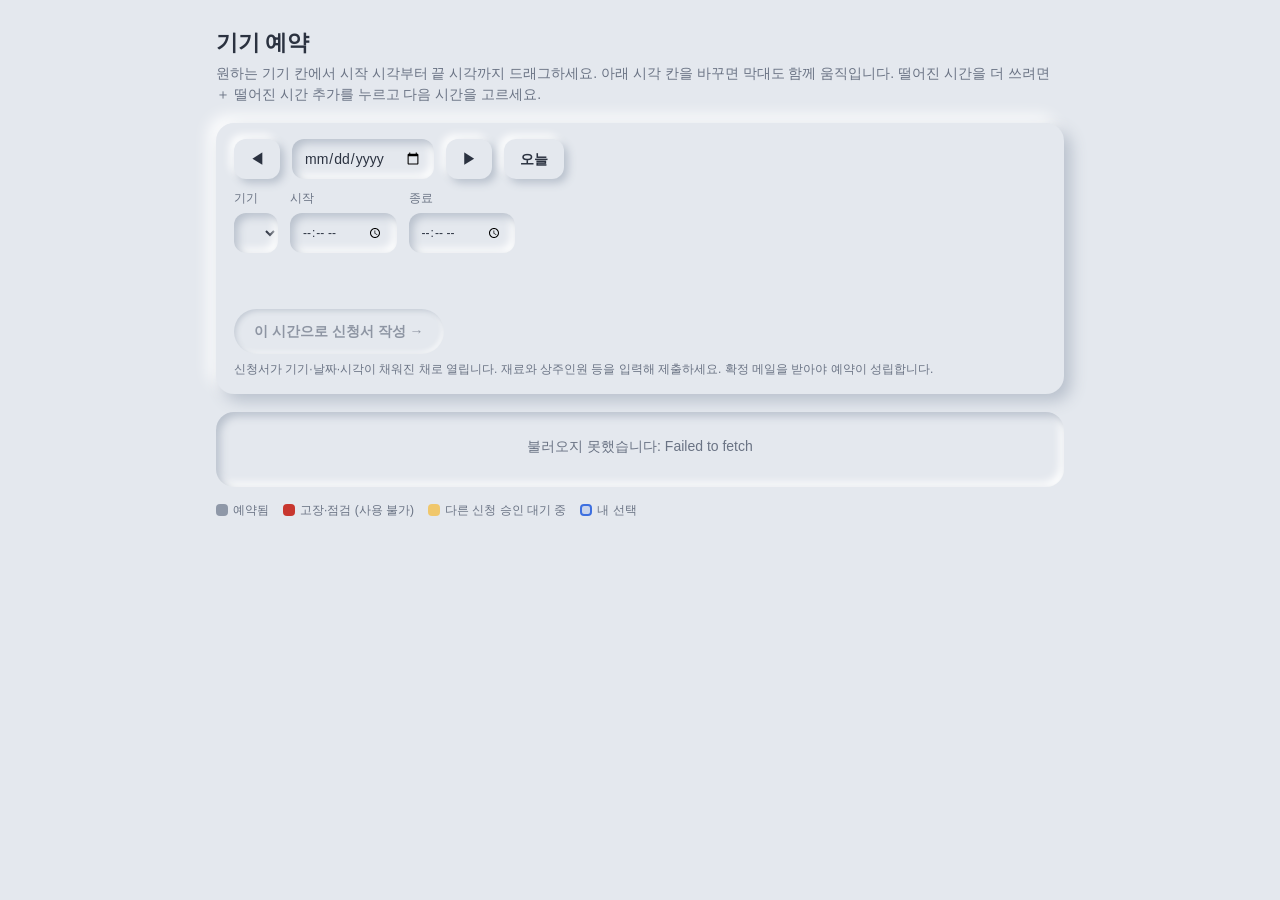
==== commit ad97076d: "Add files via upload" ====
--- a/index.html
+++ b/index.html
@@ -3,7 +3,7 @@
 <head>
 <meta charset="utf-8">
 <meta name="viewport" content="width=device-width, initial-scale=1">
-<title>기기·209호실 예약</title>
+<title>기기 예약</title>
 <style>
   /* 뉴모피즘 — 색·그림자는 :root 값만 바꾸면 됩니다 */
   :root {
@@ -94,7 +94,7 @@
 </head>
 <body>
 <div class="wrap">
-  <h1>기기 · 209호실 예약</h1>
+  <h1>기기 예약</h1>
   <div class="muted" id="howto">원하는 기기 칸에서 시작 시각부터 끝 시각까지 드래그하세요. 아래 시각 칸을 바꾸면 막대도 함께 움직입니다. 떨어진 시간을 더 쓰려면 ＋ 떨어진 시간 추가를 누르고 다음 시간을 고르세요.</div>
 
   <div class="card notice" id="notice" hidden></div>
@@ -237,6 +237,10 @@
       grid.appendChild(lane);
     });
     $('scroll').innerHTML = ''; $('scroll').appendChild(grid);
+    // 하루 종일 표시할 때 자정부터 보이지 않도록: 오늘은 지금 시각 1시간 전, 다른 날은 9시로 스크롤
+    const target = isToday ? Math.max(FROM, nowMin() - 60) : Math.max(FROM, Math.min(9 * 60, TO));
+    const gridTop = grid.querySelector('.lane').offsetTop;
+    $('scroll').scrollTop = Math.max(0, ((target - FROM) / STEP) * ROW + gridTop - 40);
     drawSel();
   }
 
